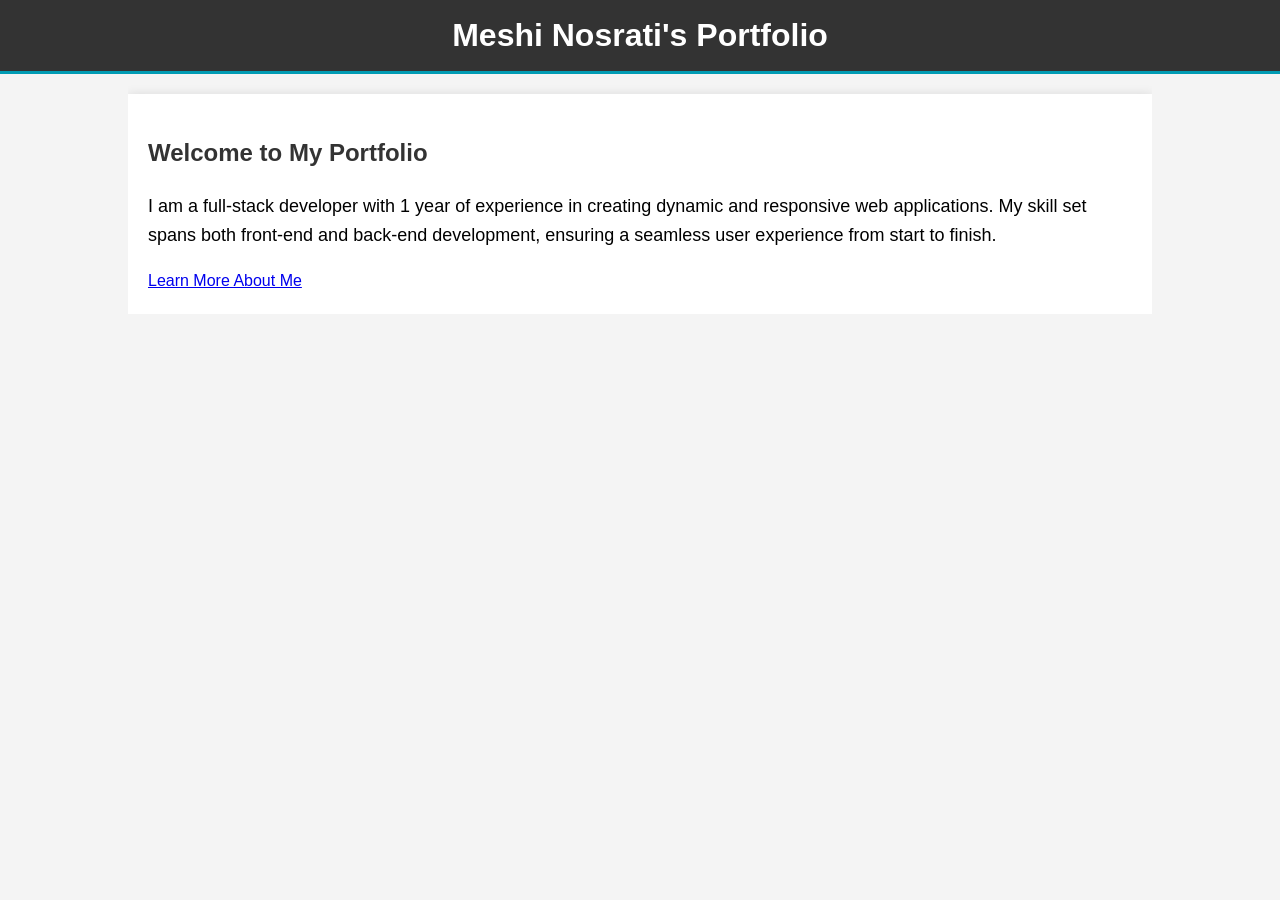
==== index.html @ c1e89eee "Add files via upload portfolio project - basic portfolio" ====
<!DOCTYPE html>
<html lang="en">
<head>
    <meta charset="UTF-8">
    <meta name="viewport" content="width=device-width, initial-scale=1.0">
    <title>Portfolio</title>
    <link rel="stylesheet" href="./static/style.css">
</head>
<body>
    <header>
        <div class="container">
            <h1>Meshi Nosrati's Portfolio</h1>
        </div>
    </header>
    <div class="container">
        <div class="main-content">
            <h2>Welcome to My Portfolio</h2>
            <p>I am a full-stack developer with 1 year of experience in creating dynamic and responsive web applications. My skill set spans both front-end and back-end development, ensuring a seamless user experience from start to finish.</p>
            <a href="./about_me.html">Learn More About Me</a>
        </div>
    </div>
</body>
</html>
---- static/style.css ----
body {
    font-family: Arial, sans-serif;
    line-height: 1.6;
    margin: 0;
    padding: 0;
    background-color: #f4f4f4;
}
.container {
    width: 80%;
    margin: auto;
    overflow: hidden;
}
header {
    background: #333;
    color: #fff;
    padding: 10px 0;
    border-bottom: #009bb3 3px solid;
}
header h1 {
    text-align: center;
    margin: 0;
}
header nav ul {
    padding: 0;
    list-style: none;
    text-align: center;
}
header nav ul li {
    display: inline;
    padding: 0 20px;
}
header nav ul li a {
    color: #fff;
    text-decoration: none;
    text-transform: uppercase;
    font-size: 16px;
}
.main-content {
    background: #fff;
    padding: 20px;
    margin-top: 20px;
    box-shadow: 0 0 10px rgba(0, 0, 0, 0.1);
}
.main-content h2 {
    color: #333;
}
.main-content p {
    font-size: 18px;
}
.profile-image {
    width: 150px;
    height: 150px;
    border-radius: 50%;
    margin: 0 auto;
    display: block;
}
.profile-section {
    text-align: center;
    margin-top: 20px;
}
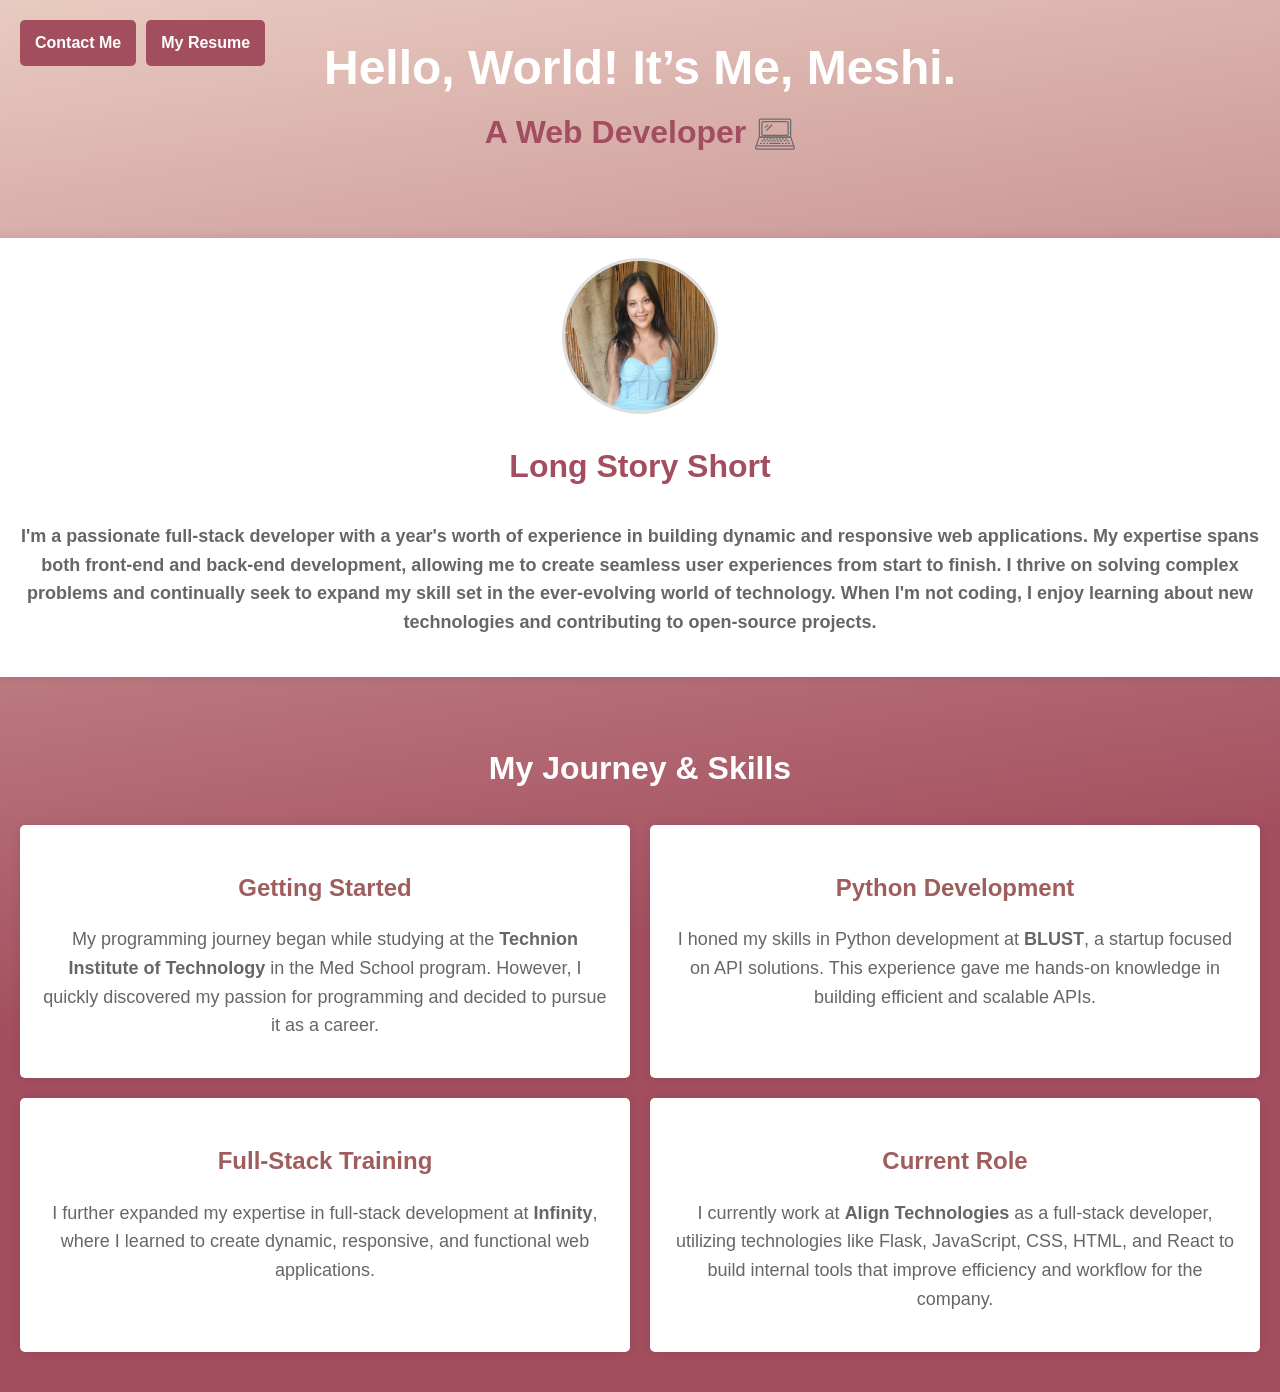
==== commit 4dceff33: "changes in portfolio" ====
--- a/index.html
+++ b/index.html
@@ -1,23 +1,98 @@
-<!DOCTYPE html>
-<html lang="en">
-<head>
-    <meta charset="UTF-8">
-    <meta name="viewport" content="width=device-width, initial-scale=1.0">
-    <title>Portfolio</title>
-    <link rel="stylesheet" href="./static/style.css">
-</head>
-<body>
-    <header>
-        <div class="container">
-            <h1>Meshi Nosrati's Portfolio</h1>
-        </div>
-    </header>
-    <div class="container">
-        <div class="main-content">
-            <h2>Welcome to My Portfolio</h2>
-            <p>I am a full-stack developer with 1 year of experience in creating dynamic and responsive web applications. My skill set spans both front-end and back-end development, ensuring a seamless user experience from start to finish.</p>
-            <a href="./about_me.html">Learn More About Me</a>
-        </div>
-    </div>
-</body>
-</html>+<!DOCTYPE html>
+<html lang="en">
+  <head>
+    <meta charset="UTF-8" />
+    <meta name="viewport" content="width=device-width, initial-scale=1.0" />
+    <title>Portfolio</title>
+    <link rel="stylesheet" href="./static/style.css" />
+  </head>
+  <body>
+    <div class="container">
+      <div class="contact-section">
+        <a
+          href="https://mail.google.com/mail/?view=cm&fs=1&to=meshinos97@gmail.com"
+          target="_blank"
+          class="contact-link"
+          >Contact Me</a
+        >
+        <a href="./static/Meshi_Nosrati_CV.pdf" class="cv-button" download
+          >My Resume</a
+        >
+      </div>
+      <section class="hero">
+        <div class="hero-content">
+          <h1>Hello, World! It’s Me, Meshi.</h1>
+          <h3>
+            A Web Developer
+            <img
+              src="./static/laptop-icon.svg"
+              alt="laptop-icon"
+              class="laptop-icon"
+            />
+          </h3>
+        </div>
+      </section>
+      <section>
+        <div class="who-am-i-section">
+          <div class="profile-section">
+            <img
+              src="./static/profile.jpeg"
+              alt="Profile Picture"
+              class="profile-image"
+            />
+          </div>
+          <h2>Long Story Short</h2>
+          <p>
+            I'm a passionate full-stack developer with a year's worth of
+            experience in building dynamic and responsive web applications. My
+            expertise spans both front-end and back-end development, allowing me
+            to create seamless user experiences from start to finish. I thrive
+            on solving complex problems and continually seek to expand my skill
+            set in the ever-evolving world of technology. When I'm not coding, I
+            enjoy learning about new technologies and contributing to
+            open-source projects.
+          </p>
+        </div>
+      </section>
+      <section class="skills-section">
+        <h2>My Journey & Skills</h2>
+        <div class="skills-content">
+          <div class="skill">
+            <h3>Getting Started</h3>
+            <p>
+              My programming journey began while studying at the
+              <strong>Technion Institute of Technology</strong> in the Med
+              School program. However, I quickly discovered my passion for
+              programming and decided to pursue it as a career.
+            </p>
+          </div>
+          <div class="skill">
+            <h3>Python Development</h3>
+            <p>
+              I honed my skills in Python development at <strong>BLUST</strong>,
+              a startup focused on API solutions. This experience gave me
+              hands-on knowledge in building efficient and scalable APIs.
+            </p>
+          </div>
+          <div class="skill">
+            <h3>Full-Stack Training</h3>
+            <p>
+              I further expanded my expertise in full-stack development at
+              <strong>Infinity</strong>, where I learned to create dynamic,
+              responsive, and functional web applications.
+            </p>
+          </div>
+          <div class="skill">
+            <h3>Current Role</h3>
+            <p>
+              I currently work at <strong>Align Technologies</strong> as a
+              full-stack developer, utilizing technologies like Flask,
+              JavaScript, CSS, HTML, and React to build internal tools that
+              improve efficiency and workflow for the company.
+            </p>
+          </div>
+        </div>
+      </section>
+    </div>
+  </body>
+</html>
--- a/static/style.css
+++ b/static/style.css
@@ -1,60 +1,212 @@
-body {
-    font-family: Arial, sans-serif;
-    line-height: 1.6;
-    margin: 0;
-    padding: 0;
-    background-color: #f4f4f4;
-}
-.container {
-    width: 80%;
-    margin: auto;
-    overflow: hidden;
-}
-header {
-    background: #333;
-    color: #fff;
-    padding: 10px 0;
-    border-bottom: #009bb3 3px solid;
-}
-header h1 {
-    text-align: center;
-    margin: 0;
-}
-header nav ul {
-    padding: 0;
-    list-style: none;
-    text-align: center;
-}
-header nav ul li {
-    display: inline;
-    padding: 0 20px;
-}
-header nav ul li a {
-    color: #fff;
-    text-decoration: none;
-    text-transform: uppercase;
-    font-size: 16px;
-}
-.main-content {
-    background: #fff;
-    padding: 20px;
-    margin-top: 20px;
-    box-shadow: 0 0 10px rgba(0, 0, 0, 0.1);
-}
-.main-content h2 {
-    color: #333;
-}
-.main-content p {
-    font-size: 18px;
-}
-.profile-image {
-    width: 150px;
-    height: 150px;
-    border-radius: 50%;
-    margin: 0 auto;
-    display: block;
-}
-.profile-section {
-    text-align: center;
-    margin-top: 20px;
-}+body {
+  font-family: "Poppins", sans-serif;
+  line-height: 1.6;
+  margin: 0;
+  padding: 0;
+  background: rgb(163, 78, 94);
+  background: linear-gradient(
+    351deg,
+    rgba(163, 78, 94, 1) 35%,
+    rgba(232, 203, 192, 1) 100%
+  );
+}
+
+.hero {
+  display: flex;
+  flex-direction: column;
+  justify-content: flex-start;
+  align-items: center;
+  margin-bottom: 80px;
+  color: white;
+  text-align: center;
+  z-index: 1; /* Ensure it's above the background */
+}
+
+/* h1 Styling */
+.hero-content h1 {
+  font-size: 3rem; /* Large, bold text */
+  font-weight: 900;
+  margin: 30px 0 0 0;
+}
+
+h2,
+h3,
+h4 {
+  font-weight: bold;
+  color: #a34e5e;
+  text-align: center;
+  font-size: 2rem;
+}
+
+/* h2 Styling */
+.hero-content h3 {
+  margin: 0; /* Remove default margin */
+}
+
+.contact-section {
+  position: absolute; /* Fix to the top-left corner */
+  top: 20px;
+  left: 20px;
+  display: flex;
+
+  gap: 10px; /* Space between elements */
+  z-index: 10; /* Ensure it appears above other content */
+}
+
+.contact-link,
+.cv-button {
+  text-decoration: none;
+  font-size: 1rem;
+  font-weight: bold;
+  padding: 10px 15px;
+  border-radius: 5px;
+  color: white;
+  background-color: #a34e5e; /* Button background color */
+  text-align: center;
+  transition: background-color 0.3s ease;
+}
+
+.contact-link:hover,
+.cv-button:hover {
+  background-color: #e87c7c; /* Hover effect */
+}
+
+.who-am-i-section {
+  background: white;
+
+  padding: 20px;
+  margin-top: 0; /* Remove unnecessary margin */
+  box-shadow: 0 0 10px rgba(0, 0, 0, 0.1);
+  text-align: center;
+}
+
+.who-am-i-section h2 {
+  padding-bottom: 10px;
+  margin-bottom: 20px;
+}
+
+.who-am-i-section p {
+  color: #666;
+  font-weight: 550;
+  font-size: 18px;
+  margin-bottom: 20px;
+  text-align: center;
+}
+
+.profile-image {
+  width: 150px;
+  height: 150px;
+  border-radius: 50%;
+  margin: 0 auto 20px;
+  display: block;
+  border: 3px solid #ddd;
+}
+
+.laptop-icon {
+  width: 40px;
+  height: 40px;
+  vertical-align: middle;
+}
+
+.skills-section {
+  padding: 40px 20px;
+  text-align: center;
+}
+
+.skills-section h2 {
+  color: white;
+  margin-bottom: 30px;
+}
+
+.skills-content {
+  display: grid;
+  grid-template-columns: 1fr; /* Single column on small screens */
+  gap: 20px;
+}
+
+.skill {
+  background: white;
+  box-shadow: 0 0 10px rgba(0, 0, 0, 0.1);
+  padding: 20px;
+  border-radius: 5px;
+}
+
+.skill h3 {
+  font-size: 1.5rem;
+  color: #a05d5d;
+  margin-bottom: 10px;
+}
+
+.skill p {
+  font-size: 18px;
+  color: #666;
+  line-height: 1.6;
+}
+
+@media (min-width: 768px) {
+  .skills-content {
+    grid-template-columns: repeat(2, 1fr); /* Two columns on medium screens */
+  }
+}
+
+/* Media Queries for Responsiveness */
+@media (max-width: 768px) {
+  body {
+    font-size: 14px; /* Adjust the base font size */
+  }
+
+  .hero {
+    height: auto; /* Let the height adjust dynamically */
+    padding: 20px 10px; /* Add padding for smaller screens */
+  }
+
+  .hero-content h1 {
+    font-size: 2.5rem; /* Reduce font size for smaller screens */
+  }
+
+  .hero-content h3 {
+    font-size: 1.5rem; /* Adjust subheading font size */
+  }
+
+  .contact-section {
+    flex-direction: column; /* Stack buttons vertically */
+    align-items: flex-start; /* Align buttons to the left */
+    gap: 5px; /* Reduce gap between elements */
+    position: static;
+  }
+
+  .contact-link,
+  .cv-button {
+    font-size: 0.9rem; /* Reduce button font size */
+    padding: 8px 10px; /* Adjust button padding */
+  }
+
+  .who-am-i-section {
+    padding: 15px; /* Reduce padding */
+  }
+
+  .profile-image {
+    width: 120px; /* Reduce image size */
+    height: 120px;
+  }
+
+  .skills-section h2 {
+    font-size: 1.8rem; /* Adjust font size for section title */
+  }
+
+  .skills-content {
+    grid-template-columns: 1fr; /* Single-column layout */
+  }
+
+  .skill {
+    padding: 15px; /* Reduce padding in skill cards */
+  }
+
+  .skill h3 {
+    font-size: 1.3rem; /* Adjust font size */
+  }
+
+  .skill p {
+    font-size: 16px; /* Adjust text size */
+  }
+}
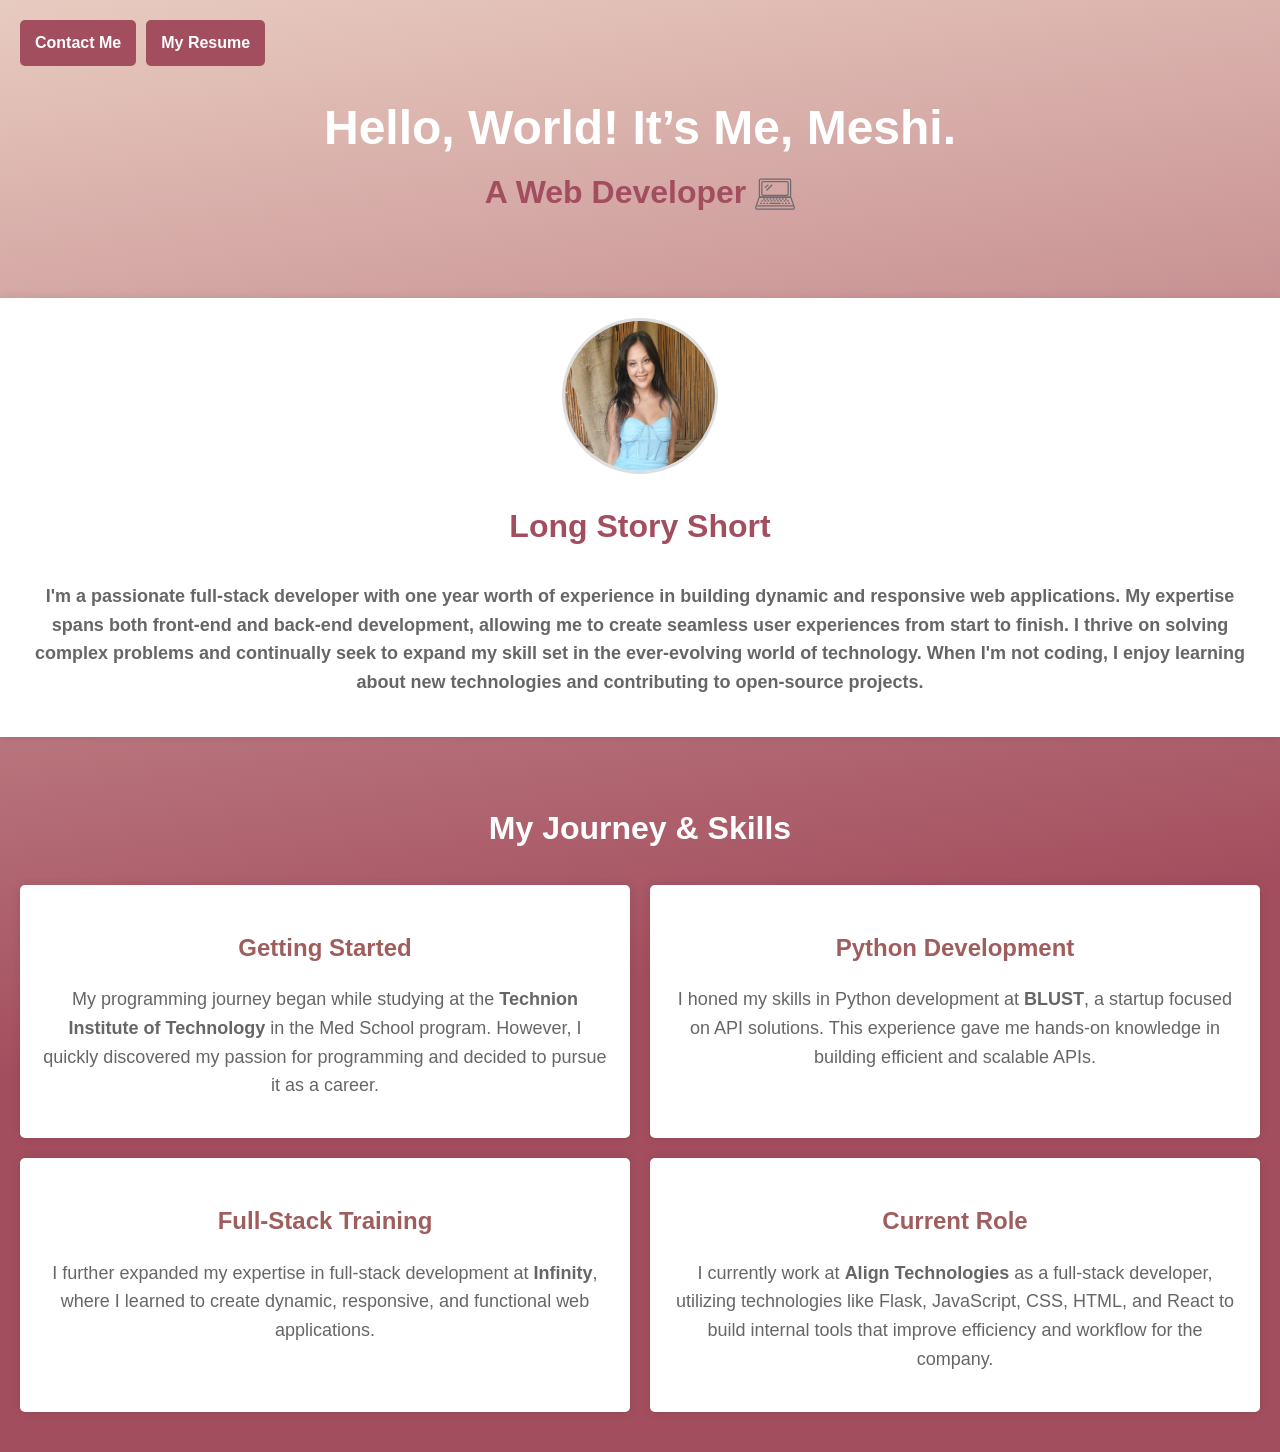
==== commit 1b43ecac: "changed paragraph in about me section" ====
--- a/index.html
+++ b/index.html
@@ -43,7 +43,7 @@
           </div>
           <h2>Long Story Short</h2>
           <p>
-            I'm a passionate full-stack developer with a year's worth of
+            I'm a passionate full-stack developer with one year worth of
             experience in building dynamic and responsive web applications. My
             expertise spans both front-end and back-end development, allowing me
             to create seamless user experiences from start to finish. I thrive
--- a/static/style.css
+++ b/static/style.css
@@ -26,7 +26,7 @@
 .hero-content h1 {
   font-size: 3rem; /* Large, bold text */
   font-weight: 900;
-  margin: 30px 0 0 0;
+  margin: 90px 0 0 0;
 }
 
 h2,
@@ -150,7 +150,7 @@
 }
 
 /* Media Queries for Responsiveness */
-@media (max-width: 768px) {
+@media (max-width: 900px) {
   body {
     font-size: 14px; /* Adjust the base font size */
   }
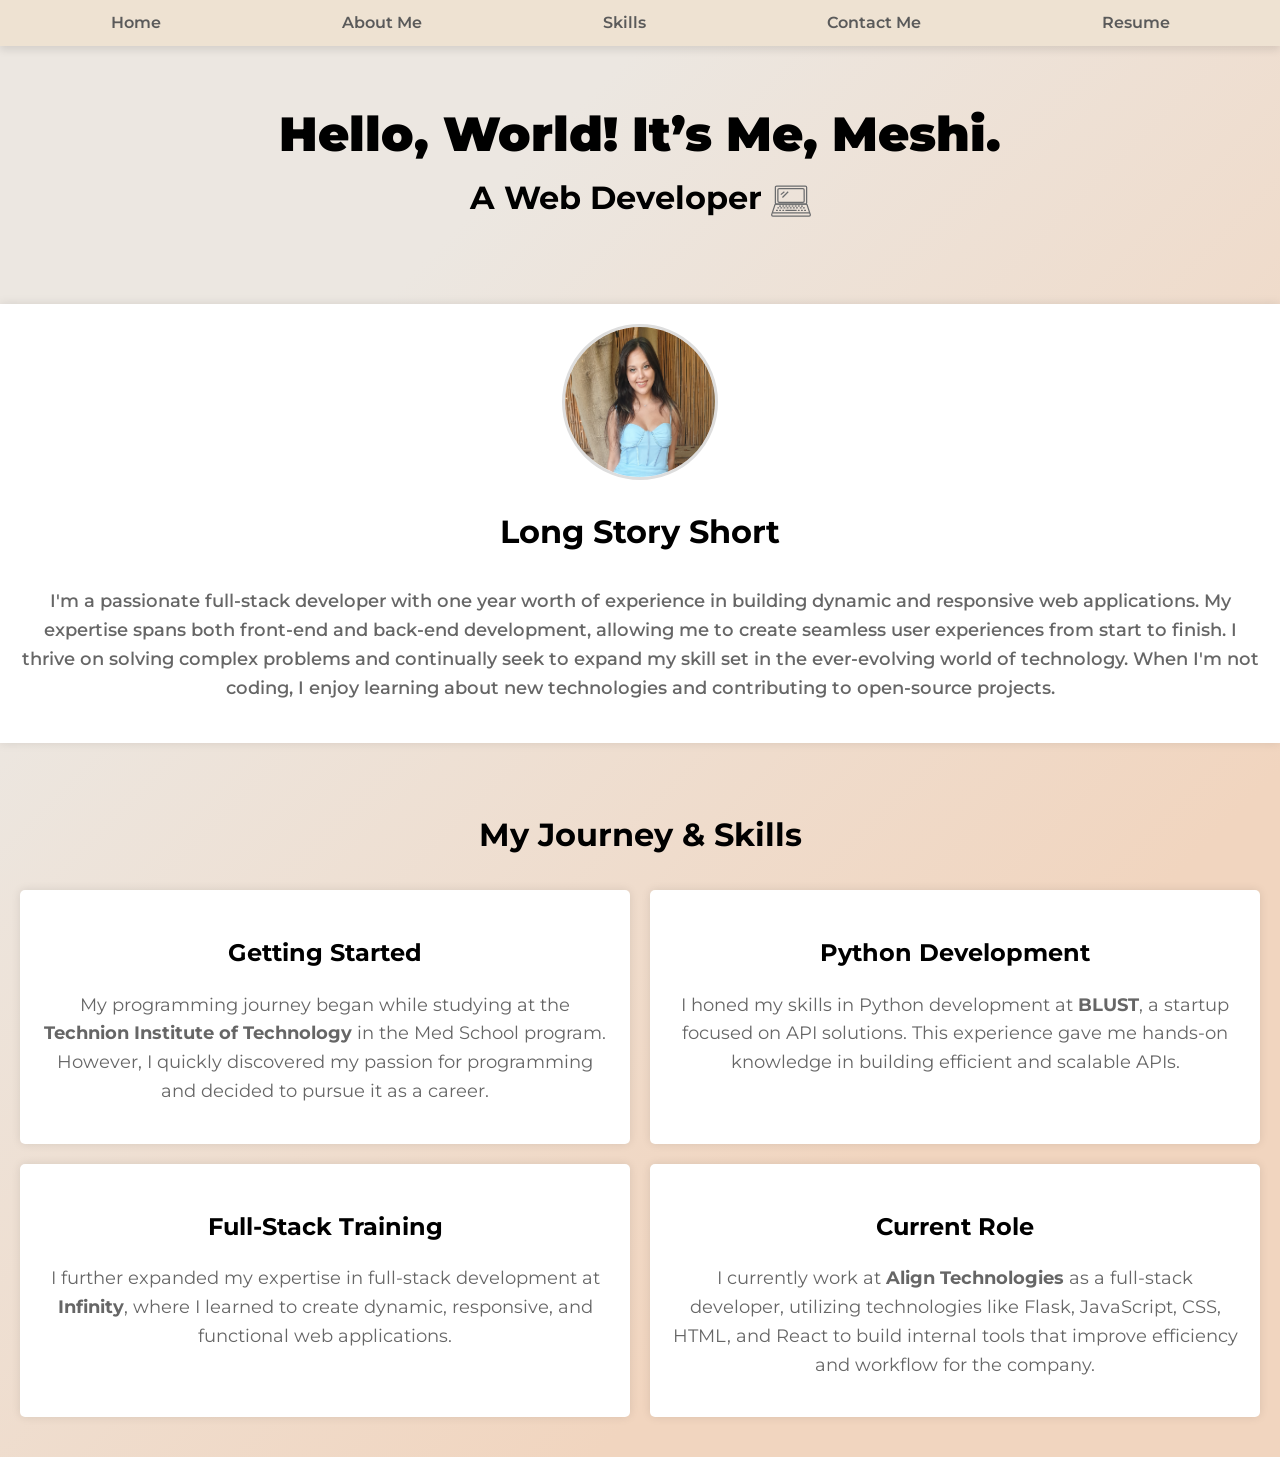
==== commit 9b169701: "new changes applied" ====
--- a/index.html
+++ b/index.html
@@ -1,25 +1,36 @@
 <!DOCTYPE html>
 <html lang="en">
   <head>
+    <link rel="preconnect" href="https://fonts.googleapis.com" />
+    <link rel="preconnect" href="https://fonts.gstatic.com" crossorigin />
+    <link
+      href="https://fonts.googleapis.com/css2?family=Caveat:wght@400..700&family=Montserrat:ital,wght@0,100..900;1,100..900&display=swap"
+      rel="stylesheet"
+    />
     <meta charset="UTF-8" />
     <meta name="viewport" content="width=device-width, initial-scale=1.0" />
     <title>Portfolio</title>
     <link rel="stylesheet" href="./static/style.css" />
   </head>
   <body>
-    <div class="container">
-      <div class="contact-section">
-        <a
-          href="https://mail.google.com/mail/?view=cm&fs=1&to=meshinos97@gmail.com"
-          target="_blank"
-          class="contact-link"
-          >Contact Me</a
-        >
-        <a href="./static/Meshi_Nosrati_CV.pdf" class="cv-button" download
-          >My Resume</a
-        >
-      </div>
-      <section class="hero">
+      <nav class="navbar">
+      <ul class="navbar-menu">
+        <li><a href="#hero-section">Home</a></li>
+        <li><a href="#who-am-i-section">About Me</a></li>
+        <li><a href="#skills-section">Skills</a></li>
+        <li>
+          <a
+            href="https://mail.google.com/mail/?view=cm&fs=1&to=meshinos97@gmail.com"
+            target="_blank"
+            >Contact Me</a
+          >
+        </li>
+        <li>
+          <a href="./static/Meshi_Nosrati_CV.pdf" download>Resume</a>
+        </li>
+      </ul>
+    </nav>
+      <section id="hero-section" class="hero">
         <div class="hero-content">
           <h1>Hello, World! It’s Me, Meshi.</h1>
           <h3>
@@ -33,7 +44,7 @@
         </div>
       </section>
       <section>
-        <div class="who-am-i-section">
+        <div id="who-am-i-section" class="who-am-i-section">
           <div class="profile-section">
             <img
               src="./static/profile.jpeg"
@@ -54,7 +65,7 @@
           </p>
         </div>
       </section>
-      <section class="skills-section">
+      <section id="skills-section" class="skills-section">
         <h2>My Journey & Skills</h2>
         <div class="skills-content">
           <div class="skill">
--- a/static/style.css
+++ b/static/style.css
@@ -1,14 +1,49 @@
 body {
-  font-family: "Poppins", sans-serif;
+  font-family: "Montserrat", sans-serif;
   line-height: 1.6;
   margin: 0;
   padding: 0;
-  background: rgb(163, 78, 94);
-  background: linear-gradient(
-    351deg,
-    rgba(163, 78, 94, 1) 35%,
-    rgba(232, 203, 192, 1) 100%
-  );
+
+  background: linear-gradient(135deg, #ece7e1 25%, #f1d5bf 75%);
+}
+
+/* Navigation Bar */
+.navbar {
+  position: sticky;
+  top: 0;
+  z-index: 1000;
+  background-color: #eee2d2;
+  box-shadow: 0 4px 8px rgba(0, 0, 0, 0.1);
+  padding: 10px 20px;
+}
+
+.navbar-menu {
+  list-style: none;
+  display: flex;
+  justify-content: space-around;
+  margin: 0;
+  padding: 0;
+}
+
+.navbar-menu li {
+  margin: 0;
+}
+
+.navbar-menu a {
+  text-decoration: none;
+  font-size: 1rem;
+  font-weight: 600;
+  color: #5a5a5a;
+  transition: color 0.3s ease;
+}
+
+.navbar-menu a:hover {
+  color: #8b5e3c; /* Brownish highlight */
+}
+
+/* Smooth Scrolling */
+html {
+  scroll-behavior: smooth;
 }
 
 .hero {
@@ -17,7 +52,6 @@
   justify-content: flex-start;
   align-items: center;
   margin-bottom: 80px;
-  color: white;
   text-align: center;
   z-index: 1; /* Ensure it's above the background */
 }
@@ -26,14 +60,13 @@
 .hero-content h1 {
   font-size: 3rem; /* Large, bold text */
   font-weight: 900;
-  margin: 90px 0 0 0;
+  margin: 50px 0 0 0;
 }
 
 h2,
 h3,
 h4 {
   font-weight: bold;
-  color: #a34e5e;
   text-align: center;
   font-size: 2rem;
 }
@@ -114,7 +147,6 @@
 }
 
 .skills-section h2 {
-  color: white;
   margin-bottom: 30px;
 }
 
@@ -133,7 +165,6 @@
 
 .skill h3 {
   font-size: 1.5rem;
-  color: #a05d5d;
   margin-bottom: 10px;
 }
 
